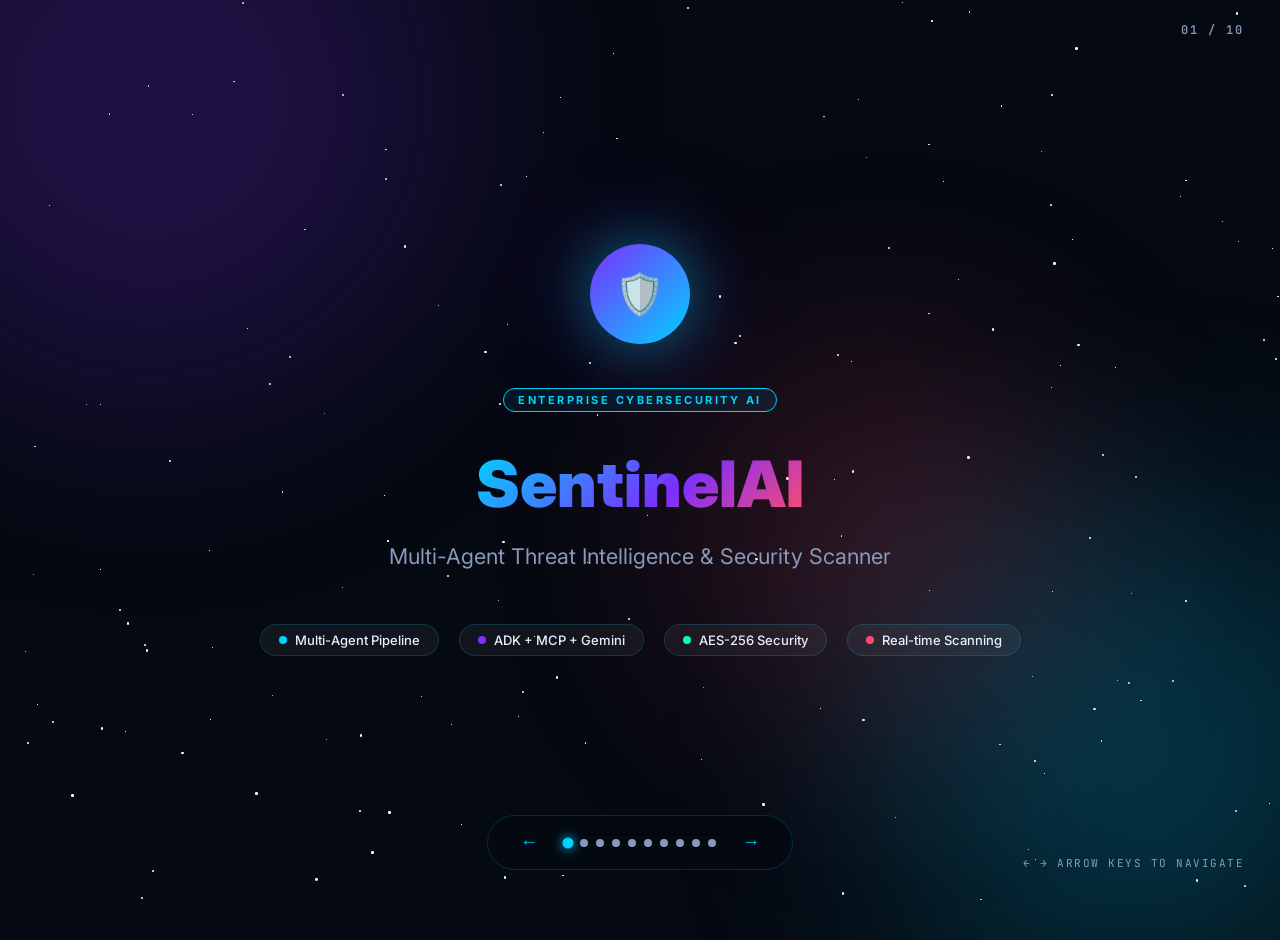
==== index.html @ b98dac3e "Add index.html as home page" ====
<!DOCTYPE html>
<html lang="en">
<head>
  <meta charset="UTF-8" />
  <meta name="viewport" content="width=device-width, initial-scale=1.0" />
  <title>SentinelAI – Enterprise Multi-Agent Threat Intelligence</title>
  <link rel="preconnect" href="https://fonts.googleapis.com" />
  <link href="https://fonts.googleapis.com/css2?family=Inter:wght@300;400;500;600;700;800;900&family=JetBrains+Mono:wght@400;600&display=swap" rel="stylesheet" />
  <style>
    *, *::before, *::after { box-sizing: border-box; margin: 0; padding: 0; }
    :root {
      --bg: #050911;
      --surface: rgba(255,255,255,0.04);
      --border: rgba(0,210,255,0.18);
      --accent1: #00d2ff;
      --accent2: #7b2fff;
      --accent3: #ff4b6e;
      --accent4: #00ffb3;
      --text: #e8f0fe;
      --muted: #8899bb;
      --card-bg: rgba(10,18,40,0.72);
    }
    html, body { width:100%;height:100%;background:var(--bg);font-family:'Inter',sans-serif;color:var(--text);overflow:hidden; }
    #stars { position:fixed;inset:0;z-index:0;pointer-events:none;overflow:hidden; }
    .star { position:absolute;border-radius:50%;background:white;animation:twinkle 4s infinite alternate; }
    @keyframes twinkle { 0%{opacity:.15;transform:scale(1)} 100%{opacity:.9;transform:scale(1.4)} }
    .blob { position:fixed;border-radius:50%;filter:blur(120px);opacity:.22;pointer-events:none;z-index:0;animation:drift 14s ease-in-out infinite alternate; }
    .blob1 { width:600px;height:600px;background:var(--accent2);top:-200px;left:-150px; }
    .blob2 { width:500px;height:500px;background:var(--accent1);bottom:-100px;right:-100px;animation-delay:-7s; }
    .blob3 { width:350px;height:350px;background:var(--accent3);top:40%;left:55%;animation-delay:-3s; }
    @keyframes drift { 0%{transform:translate(0,0) scale(1)} 100%{transform:translate(40px,30px) scale(1.08)} }
    #deck { position:relative;z-index:2;width:100%;height:100vh; }
    .slide { position:absolute;inset:0;display:flex;flex-direction:column;align-items:center;justify-content:center;padding:48px 80px;opacity:0;pointer-events:none;transition:opacity .55s cubic-bezier(.4,0,.2,1),transform .55s cubic-bezier(.4,0,.2,1);transform:translateY(40px); }
    .slide.active { opacity:1;pointer-events:all;transform:translateY(0); }
    .slide-num { position:absolute;top:22px;right:36px;font-size:12px;color:var(--muted);font-weight:600;letter-spacing:2px;font-family:'JetBrains Mono',monospace; }
    .tag { display:inline-block;padding:4px 14px;border-radius:99px;border:1px solid var(--accent1);color:var(--accent1);font-size:11px;font-weight:700;letter-spacing:2.5px;text-transform:uppercase;margin-bottom:18px;background:rgba(0,210,255,.07); }
    h1 { font-size:clamp(2.6rem,5vw,4.2rem);font-weight:900;line-height:1.05; }
    h2 { font-size:clamp(1.8rem,3vw,2.8rem);font-weight:800;line-height:1.1;margin-bottom:8px; }
    h3 { font-size:1.15rem;font-weight:700;margin-bottom:6px; }
    p { line-height:1.75;color:var(--muted); }
    .gradient-text { background:linear-gradient(135deg,var(--accent1) 0%,var(--accent2) 60%,var(--accent3) 100%);-webkit-background-clip:text;-webkit-text-fill-color:transparent;background-clip:text; }
    .glass { background:var(--card-bg);border:1px solid var(--border);border-radius:20px;backdrop-filter:blur(22px);-webkit-backdrop-filter:blur(22px); }
    #nav { position:fixed;bottom:30px;left:50%;transform:translateX(-50%);display:flex;align-items:center;gap:16px;background:rgba(5,9,17,.75);border:1px solid var(--border);border-radius:99px;padding:10px 22px;backdrop-filter:blur(20px);z-index:10; }
    #nav button { background:none;border:none;cursor:pointer;padding:6px 10px;color:var(--accent1);font-size:18px;border-radius:8px;transition:background .2s; }
    #nav button:hover { background:rgba(0,210,255,.12); }
    #progress-dots { display:flex;gap:8px;align-items:center; }
    .dot { width:8px;height:8px;border-radius:50%;background:var(--muted);cursor:pointer;transition:all .3s; }
    .dot.active { background:var(--accent1);transform:scale(1.4);box-shadow:0 0 8px var(--accent1); }
    #hint { position:fixed;bottom:30px;right:36px;color:var(--muted);font-size:11px;letter-spacing:1.5px;font-family:'JetBrains Mono',monospace;z-index:10; }
    /* Slide 1 */
    #s1 { text-align:center;gap:20px; }
    .logo-ring { width:100px;height:100px;border-radius:50%;background:linear-gradient(135deg,var(--accent2),var(--accent1));display:flex;align-items:center;justify-content:center;font-size:40px;margin:0 auto 24px;box-shadow:0 0 60px rgba(0,210,255,.45),0 0 120px rgba(123,47,255,.3);animation:pulse-ring 3s ease-in-out infinite; }
    @keyframes pulse-ring { 0%,100%{box-shadow:0 0 40px rgba(0,210,255,.4),0 0 80px rgba(123,47,255,.25)} 50%{box-shadow:0 0 80px rgba(0,210,255,.7),0 0 140px rgba(123,47,255,.5)} }
    .chip { display:flex;align-items:center;gap:8px;background:rgba(255,255,255,.05);border:1px solid var(--border);border-radius:99px;padding:7px 18px;font-size:13px;font-weight:500; }
    .chip-dot { width:8px;height:8px;border-radius:50%; }
    /* Slide 2 */
    .problem-grid { display:grid;grid-template-columns:1fr 1fr 1fr;gap:22px;width:100%;max-width:1100px;margin-top:32px; }
    .pcard { padding:28px 24px;border-radius:18px;border:1px solid var(--border);background:var(--card-bg);backdrop-filter:blur(20px);transition:transform .3s,border-color .3s; }
    .pcard:hover { transform:translateY(-6px);border-color:var(--accent1); }
    .pcard .icon { font-size:34px;margin-bottom:14px; }
    .stat { font-size:2.4rem;font-weight:900; }
    .stat-label { font-size:13px;color:var(--muted);margin-top:4px; }
    /* Slide 3 */
    .who-grid { display:grid;grid-template-columns:repeat(3,1fr);gap:20px;width:100%;max-width:1100px;margin-top:28px; }
    .who-card { padding:26px 22px;border-radius:18px;border:1px solid rgba(255,255,255,.08);background:var(--card-bg);backdrop-filter:blur(18px);transition:transform .3s,border-color .3s; }
    .who-card:hover { transform:translateY(-5px); }
    .who-card.c1:hover { border-color:var(--accent1); }
    .who-card.c2:hover { border-color:var(--accent2); }
    .who-card.c3:hover { border-color:var(--accent3); }
    .who-card.c4:hover { border-color:var(--accent4); }
    .who-card.c5:hover { border-color:#ffc800; }
    .who-card.c6:hover { border-color:#ff7832; }
    .who-icon { font-size:30px;margin-bottom:12px; }
    /* Slide 4 */
    .why-wrap { display:grid;grid-template-columns:1fr 1fr;gap:28px;width:100%;max-width:1000px;margin-top:28px; }
    .why-item { display:flex;gap:18px;align-items:flex-start;padding:22px;border-radius:16px;background:var(--card-bg);border:1px solid var(--border);backdrop-filter:blur(18px); }
    .why-bar { width:4px;border-radius:4px;flex-shrink:0;align-self:stretch; }
    /* Slide 5 */
    .arch-wrap { width:100%;max-width:1100px;margin-top:24px; }
    .pipeline { display:flex;align-items:stretch;gap:0;border-radius:18px;overflow:hidden;border:1px solid var(--border); }
    .pipe-stage { flex:1;padding:24px 18px;border-right:1px solid var(--border);background:var(--card-bg);text-align:center;transition:background .3s; }
    .pipe-stage:last-child { border-right:none; }
    .pipe-stage:hover { background:rgba(0,210,255,.07); }
    .pipe-num { font-size:11px;color:var(--accent1);font-weight:700;letter-spacing:2px;margin-bottom:8px; }
    .pipe-icon { font-size:28px;margin-bottom:10px; }
    .pipe-title { font-weight:700;font-size:.95rem;margin-bottom:6px; }
    .pipe-desc { font-size:.78rem;color:var(--muted);line-height:1.5; }
    .tech-row { display:flex;flex-wrap:wrap;gap:12px;margin-top:22px; }
    .tech-badge { padding:8px 18px;border-radius:99px;font-size:13px;font-weight:600;background:rgba(255,255,255,.05);border:1px solid var(--border); }
    /* Slide 6 */
    .agents-layout { display:flex;gap:28px;width:100%;max-width:1100px;margin-top:24px;align-items:flex-start; }
    .coord-card { background:linear-gradient(135deg,rgba(123,47,255,.25),rgba(0,210,255,.1));border:1px solid var(--accent2);border-radius:18px;padding:26px 20px;text-align:center;box-shadow:0 0 40px rgba(123,47,255,.25);width:220px;flex-shrink:0; }
    .workers-grid { flex:1;display:grid;grid-template-columns:1fr 1fr;gap:16px; }
    .worker-card { padding:20px 18px;border-radius:14px;background:var(--card-bg);border:1px solid var(--border);backdrop-filter:blur(16px);transition:border-color .3s,transform .3s; }
    .worker-card:hover { border-color:var(--accent1);transform:translateY(-4px); }
    .worker-label { font-size:10px;font-weight:700;letter-spacing:2px;color:var(--accent1);margin-bottom:6px; }
    /* Slide 7 */
    .tech-trio { display:grid;grid-template-columns:1fr 1fr 1fr;gap:24px;width:100%;max-width:1060px;margin-top:28px; }
    .trio-card { padding:30px 24px;border-radius:20px;background:var(--card-bg);border:1px solid var(--border);backdrop-filter:blur(20px);transition:transform .3s,border-color .3s,box-shadow .3s;text-align:center; }
    .trio-card:hover { transform:translateY(-8px); }
    .trio-card.adk:hover { border-color:var(--accent2);box-shadow:0 8px 40px rgba(123,47,255,.25); }
    .trio-card.mcp:hover { border-color:var(--accent1);box-shadow:0 8px 40px rgba(0,210,255,.25); }
    .trio-card.gem:hover { border-color:var(--accent4);box-shadow:0 8px 40px rgba(0,255,179,.25); }
    .trio-icon { font-size:44px;margin-bottom:16px; }
    .feat-list { list-style:none;margin-top:14px;text-align:left; }
    .feat-list li { font-size:13px;color:var(--muted);padding:5px 0;border-bottom:1px solid rgba(255,255,255,.05);display:flex;gap:8px;align-items:baseline; }
    .feat-list li::before { content:'▸';color:var(--accent1);flex-shrink:0; }
    /* Slide 8 */
    .tools-grid { display:grid;grid-template-columns:1fr 1fr;gap:24px;width:100%;max-width:1000px;margin-top:28px; }
    .tool-section { padding:26px 22px;border-radius:18px;background:var(--card-bg);border:1px solid var(--border);backdrop-filter:blur(18px); }
    .tool-item { display:flex;align-items:flex-start;gap:14px;padding:12px 0;border-bottom:1px solid rgba(255,255,255,.05); }
    .tool-item:last-child { border-bottom:none; }
    .tool-icon { font-size:22px;flex-shrink:0;margin-top:2px; }
    /* Slide 9 */
    .sec-grid { display:grid;grid-template-columns:1fr 1fr;gap:24px;width:100%;max-width:1000px;margin-top:28px; }
    .sec-card { padding:26px 22px;border-radius:18px;background:var(--card-bg);border:1px solid var(--border);backdrop-filter:blur(18px); }
    .sec-item { display:flex;gap:14px;align-items:flex-start;padding:11px 0;border-bottom:1px solid rgba(255,255,255,.05); }
    .sec-item:last-child { border-bottom:none; }
    .check { color:var(--accent4);font-size:16px;flex-shrink:0;margin-top:2px; }
    /* Slide 10 */
    #s10 { text-align:center;gap:24px; }
    .outro-grid { display:flex;gap:22px;flex-wrap:wrap;justify-content:center;margin-top:16px; }
    .outro-card { padding:22px 28px;border-radius:18px;background:var(--card-bg);border:1px solid var(--border);backdrop-filter:blur(18px);min-width:200px; }
    .outro-val { font-size:2rem;font-weight:900; }
    .cta-btn { display:inline-block;padding:14px 40px;border-radius:99px;font-weight:700;font-size:15px;cursor:pointer;background:linear-gradient(135deg,var(--accent2),var(--accent1));color:white;border:none;margin-top:24px;box-shadow:0 4px 30px rgba(0,210,255,.35);text-decoration:none;transition:transform .2s,box-shadow .2s; }
    .cta-btn:hover { transform:translateY(-3px);box-shadow:0 8px 40px rgba(0,210,255,.5); }
  </style>
</head>
<body>
<div id="stars"></div>
<div class="blob blob1"></div>
<div class="blob blob2"></div>
<div class="blob blob3"></div>

<div id="deck">

  <!-- SLIDE 1: TITLE -->
  <div class="slide active" id="s1">
    <div class="slide-num">01 / 10</div>
    <div class="logo-ring">🛡️</div>
    <div class="tag">Enterprise Cybersecurity AI</div>
    <h1 class="gradient-text">SentinelAI</h1>
    <h2 style="font-size:1.35rem;font-weight:400;color:var(--muted);margin-top:8px">Multi-Agent Threat Intelligence &amp; Security Scanner</h2>
    <div style="display:flex;gap:20px;flex-wrap:wrap;justify-content:center;margin-top:28px">
      <div class="chip"><span class="chip-dot" style="background:var(--accent1)"></span>Multi-Agent Pipeline</div>
      <div class="chip"><span class="chip-dot" style="background:var(--accent2)"></span>ADK + MCP + Gemini</div>
      <div class="chip"><span class="chip-dot" style="background:var(--accent4)"></span>AES-256 Security</div>
      <div class="chip"><span class="chip-dot" style="background:var(--accent3)"></span>Real-time Scanning</div>
    </div>
  </div>

  <!-- SLIDE 2: PROBLEM -->
  <div class="slide" id="s2">
    <div class="slide-num">02 / 10</div>
    <div class="tag">The Problem</div>
    <h2>What Problem Exists?</h2>
    <p style="max-width:680px;text-align:center">Cyber threats escalate at unprecedented speed while organisations rely on fragmented, manual, slow security tools that cannot keep pace with the modern threat landscape.</p>
    <div class="problem-grid">
      <div class="pcard">
        <div class="icon">💸</div>
        <div class="stat gradient-text">$4.88M</div>
        <div class="stat-label">Average cost of a data breach in 2024 (IBM)</div>
        <p style="margin-top:12px;font-size:13px">Organisations lack automated, intelligent tools to detect vulnerabilities before attackers do.</p>
      </div>
      <div class="pcard">
        <div class="icon">⏱️</div>
        <div class="stat gradient-text">277 Days</div>
        <div class="stat-label">Average time to identify &amp; contain a breach</div>
        <p style="margin-top:12px;font-size:13px">Manual reconnaissance &amp; analysis processes are too slow to counter real-time attack vectors.</p>
      </div>
      <div class="pcard">
        <div class="icon">🧩</div>
        <div class="stat gradient-text">60%+</div>
        <div class="stat-label">SMBs lack dedicated security teams</div>
        <p style="margin-top:12px;font-size:13px">No affordable, autonomous intelligence tool exists for businesses without large security budgets.</p>
      </div>
    </div>
  </div>

  <!-- SLIDE 3: WHO FACES IT -->
  <div class="slide" id="s3">
    <div class="slide-num">03 / 10</div>
    <div class="tag">Target Audience</div>
    <h2>Who Faces This Problem?</h2>
    <p style="max-width:660px;text-align:center">SentinelAI is built for any organisation that stores, processes, or transmits sensitive data — regardless of size.</p>
    <div class="who-grid">
      <div class="who-card c1">
        <div class="who-icon">🏥</div>
        <h3>Healthcare Providers</h3>
        <p style="font-size:13px">Clinics storing PHI under HIPAA compliance with critical infrastructure exposures and ransomware targets.</p>
      </div>
      <div class="who-card c2">
        <div class="who-icon">🛒</div>
        <h3>E-Commerce Platforms</h3>
        <p style="font-size:13px">Online stores handling PCI-DSS regulated cardholder data vulnerable to SQL injection and payment fraud.</p>
      </div>
      <div class="who-card c3">
        <div class="who-icon">🏦</div>
        <h3>Financial Institutions</h3>
        <p style="font-size:13px">Banks and fintech firms with exposed APIs, misconfigured endpoints, and legacy-stack vulnerabilities.</p>
      </div>
      <div class="who-card c4">
        <div class="who-icon">🔐</div>
        <h3>Security Teams &amp; Pentesters</h3>
        <p style="font-size:13px">Red &amp; blue teams needing rapid, automated reconnaissance and CVE mapping during security audits.</p>
      </div>
      <div class="who-card c5">
        <div class="who-icon">🏢</div>
        <h3>SMBs &amp; Startups</h3>
        <p style="font-size:13px">Growing companies without dedicated security staff who need instant, actionable threat intelligence.</p>
      </div>
      <div class="who-card c6">
        <div class="who-icon">🎓</div>
        <h3>Research &amp; Education</h3>
        <p style="font-size:13px">Universities and labs with exposed research servers and sensitive academic intellectual property at risk.</p>
      </div>
    </div>
  </div>

  <!-- SLIDE 4: WHY IMPORTANT -->
  <div class="slide" id="s4">
    <div class="slide-num">04 / 10</div>
    <div class="tag">Impact &amp; Importance</div>
    <h2>Why Is This Important?</h2>
    <p style="max-width:680px;text-align:center">SentinelAI transforms reactive cybersecurity into a proactive, AI-driven intelligence operation.</p>
    <div class="why-wrap">
      <div class="why-item">
        <div class="why-bar" style="background:var(--accent1)"></div>
        <div><h3>Autonomous Threat Detection</h3><p style="font-size:13px">Replaces hours of manual pen-testing with a 4-agent AI pipeline completing recon-to-report in minutes, not days.</p></div>
      </div>
      <div class="why-item">
        <div class="why-bar" style="background:var(--accent2)"></div>
        <div><h3>Business Context Awareness</h3><p style="font-size:13px">Cross-references vulnerabilities against industry type — a database exposure carries different risk on a clinic vs. a dev server.</p></div>
      </div>
      <div class="why-item">
        <div class="why-bar" style="background:var(--accent3)"></div>
        <div><h3>Democratises Cybersecurity</h3><p style="font-size:13px">Delivers enterprise-grade threat intelligence to SMBs without needing a full Security Operations Centre (SOC).</p></div>
      </div>
      <div class="why-item">
        <div class="why-bar" style="background:var(--accent4)"></div>
        <div><h3>Compliance &amp; Risk Reporting</h3><p style="font-size:13px">Generates executive-ready reports translating technical CVEs into HIPAA, PCI-DSS, and business risk language.</p></div>
      </div>
      <div class="why-item" style="grid-column:span 2">
        <div class="why-bar" style="background:linear-gradient(180deg,var(--accent1),var(--accent2))"></div>
        <div><h3>Prevents $M+ in Breach Costs Through Early Detection</h3><p style="font-size:13px">By automating identification of misconfigurations, exposed ports, and outdated services before attackers exploit them, SentinelAI prevents breaches averaging $4.88M — turning security from a cost centre into a strategic advantage.</p></div>
      </div>
    </div>
  </div>

  <!-- SLIDE 5: ARCHITECTURE -->
  <div class="slide" id="s5">
    <div class="slide-num">05 / 10</div>
    <div class="tag">System Architecture</div>
    <h2>Multi-Agent Pipeline Architecture</h2>
    <div class="arch-wrap">
      <div class="pipeline">
        <div class="pipe-stage">
          <div class="pipe-num">STEP 01</div>
          <div class="pipe-icon">🌐</div>
          <div class="pipe-title">Live Network Scanner</div>
          <div class="pipe-desc">Socket connections · Port scanning · Banner grabs · DNS lookups</div>
        </div>
        <div class="pipe-stage">
          <div class="pipe-num">STEP 02</div>
          <div class="pipe-icon">🔭</div>
          <div class="pipe-title">Recon Agent</div>
          <div class="pipe-desc">Attack surface mapping · Service fingerprinting · SSL analysis</div>
        </div>
        <div class="pipe-stage">
          <div class="pipe-num">STEP 03</div>
          <div class="pipe-icon">🐛</div>
          <div class="pipe-title">Vulnerability Agent</div>
          <div class="pipe-desc">CVE matching · CVSS scoring · Misconfiguration detection</div>
        </div>
        <div class="pipe-stage">
          <div class="pipe-num">STEP 04</div>
          <div class="pipe-icon">📊</div>
          <div class="pipe-title">Risk Analysis Agent</div>
          <div class="pipe-desc">Business context · HIPAA / PCI-DSS · Impact scoring</div>
        </div>
        <div class="pipe-stage">
          <div class="pipe-num">STEP 05</div>
          <div class="pipe-icon">📝</div>
          <div class="pipe-title">Report Agent</div>
          <div class="pipe-desc">Executive Markdown · Structured JSON · Actionable remediation</div>
        </div>
      </div>
      <div class="tech-row">
        <div class="tech-badge" style="border-color:var(--accent2);color:var(--accent2)">🐍 Python 3 + FastAPI</div>
        <div class="tech-badge" style="border-color:var(--accent1);color:var(--accent1)">⚡ Uvicorn ASGI</div>
        <div class="tech-badge" style="border-color:var(--accent4);color:var(--accent4)">🤖 Gemini LLM</div>
        <div class="tech-badge" style="border-color:var(--accent3);color:var(--accent3)">🔗 MCP Protocol</div>
        <div class="tech-badge">🐳 Docker</div>
        <div class="tech-badge">🔐 AES-256 GCM</div>
        <div class="tech-badge">🌐 Vanilla JS UI</div>
      </div>
    </div>
  </div>

  <!-- SLIDE 6: COORDINATOR + WORKER AGENTS -->
  <div class="slide" id="s6">
    <div class="slide-num">06 / 10</div>
    <div class="tag">Agent Design</div>
    <h2>Coordinator &amp; Worker Agents</h2>
    <div class="agents-layout">
      <div>
        <div class="coord-card">
          <div style="font-size:38px;margin-bottom:14px">🧠</div>
          <h3 style="color:var(--accent2)">Coordinator Agent</h3>
          <p style="font-size:12px;margin-top:10px;line-height:1.6">Orchestrates the full pipeline · Routes data between agents · Manages state · Enforces sequence &amp; error handling</p>
          <div style="margin-top:14px;font-size:11px;color:var(--muted);font-family:'JetBrains Mono',monospace">adk.py · AgentPipeline</div>
        </div>
        <div style="display:flex;flex-direction:column;align-items:center;margin-top:8px;gap:4px">
          <div style="width:2px;height:20px;background:linear-gradient(180deg,var(--accent2),var(--accent1));opacity:.5"></div>
          <div style="font-size:11px;color:var(--muted)">dispatches</div>
          <div style="width:2px;height:20px;background:linear-gradient(180deg,var(--accent1),var(--accent4));opacity:.5"></div>
        </div>
      </div>
      <div class="workers-grid">
        <div class="worker-card">
          <div class="worker-label">WORKER AGENT 01</div>
          <div style="font-size:24px;margin-bottom:8px">🔭</div>
          <h3>Reconnaissance Agent</h3>
          <p style="font-size:12px;margin-top:6px">Performs port scans, banner grabbing, DNS record analysis, and SSL certificate inspection to map the full attack surface.</p>
        </div>
        <div class="worker-card">
          <div class="worker-label">WORKER AGENT 02</div>
          <div style="font-size:24px;margin-bottom:8px">🐛</div>
          <h3>Vulnerability Agent</h3>
          <p style="font-size:12px;margin-top:6px">Cross-references discovered services with known CVEs, misconfigurations, and severity classifications using Gemini.</p>
        </div>
        <div class="worker-card">
          <div class="worker-label">WORKER AGENT 03</div>
          <div style="font-size:24px;margin-bottom:8px">📊</div>
          <h3>Risk Analysis Agent</h3>
          <p style="font-size:12px;margin-top:6px">Contextualises technical findings against business type (healthcare, fintech, e-commerce) to produce risk scores and compliance flags.</p>
        </div>
        <div class="worker-card">
          <div class="worker-label">WORKER AGENT 04</div>
          <div style="font-size:24px;margin-bottom:8px">📝</div>
          <h3>Report Generation Agent</h3>
          <p style="font-size:12px;margin-top:6px">Synthesises all agent outputs into a structured executive Markdown report with CVSS summaries and remediation steps.</p>
        </div>
      </div>
    </div>
  </div>

  <!-- SLIDE 7: ADK + MCP + GEMINI -->
  <div class="slide" id="s7">
    <div class="slide-num">07 / 10</div>
    <div class="tag">Core Technologies</div>
    <h2>ADK · MCP Server · Gemini</h2>
    <div class="tech-trio">
      <div class="trio-card adk">
        <div class="trio-icon">⚙️</div>
        <h3 style="color:var(--accent2)">Agent Development Kit (ADK)</h3>
        <p style="font-size:13px;margin-top:8px">Custom-built orchestration framework defining Agent, Task &amp; Workflow abstractions for the multi-agent pipeline.</p>
        <ul class="feat-list">
          <li>Modular agent definition &amp; sequencing</li>
          <li>Task context passing between agents</li>
          <li>Error isolation per agent stage</li>
          <li>Extendable workflow engine</li>
          <li>adk.py · agents.py integration</li>
        </ul>
      </div>
      <div class="trio-card mcp">
        <div class="trio-icon">🔌</div>
        <h3 style="color:var(--accent1)">MCP Server</h3>
        <p style="font-size:13px;margin-top:8px">FastMCP-powered server exposing SentinelAI scans directly to AI agentic workflows and MCP-compatible clients.</p>
        <ul class="feat-list">
          <li>run_security_scan tool exposed</li>
          <li>run_custom_security_scan tool</li>
          <li>Compatible with Claude Desktop</li>
          <li>Works with Gemini IDEs</li>
          <li>Enables agent-to-agent calling</li>
        </ul>
      </div>
      <div class="trio-card gem">
        <div class="trio-icon">🤖</div>
        <h3 style="color:var(--accent4)">Gemini LLM</h3>
        <p style="font-size:13px;margin-top:8px">Google Generative AI (Gemini) powers all four agents — enabling natural language vulnerability analysis and report generation.</p>
        <ul class="feat-list">
          <li>CVE reasoning &amp; mapping</li>
          <li>Business risk contextualisation</li>
          <li>Executive report authoring</li>
          <li>AES-256 encrypted API key storage</li>
          <li>google-generativeai SDK</li>
        </ul>
      </div>
    </div>
  </div>

  <!-- SLIDE 8: EXTERNAL TOOLS + DATABASE -->
  <div class="slide" id="s8">
    <div class="slide-num">08 / 10</div>
    <div class="tag">Tools &amp; Data</div>
    <h2>External Tools &amp; Database</h2>
    <div class="tools-grid">
      <div class="tool-section">
        <h3 style="color:var(--accent1);margin-bottom:16px">🔧 External Tools &amp; Integrations</h3>
        <div class="tool-item">
          <div class="tool-icon">🌐</div>
          <div><h3 style="font-size:.9rem">Custom Socket Scanner</h3><p style="font-size:12px">Raw TCP socket connections for port probing and service banner grabbing on target hosts</p></div>
        </div>
        <div class="tool-item">
          <div class="tool-icon">🔍</div>
          <div><h3 style="font-size:.9rem">DNSPython Library</h3><p style="font-size:12px">DNS record enumeration — A, MX, TXT, SPF, DMARC — for email security &amp; domain intelligence</p></div>
        </div>
        <div class="tool-item">
          <div class="tool-icon">🔒</div>
          <div><h3 style="font-size:.9rem">Python Cryptography</h3><p style="font-size:12px">PBKDF2HMAC key derivation + AES-256-GCM encryption for secure API credential storage</p></div>
        </div>
        <div class="tool-item">
          <div class="tool-icon">⚡</div>
          <div><h3 style="font-size:.9rem">FastAPI + Uvicorn</h3><p style="font-size:12px">High-performance async REST API endpoints with rate limiting via TokenBucketRateLimiter</p></div>
        </div>
        <div class="tool-item">
          <div class="tool-icon">🐳</div>
          <div><h3 style="font-size:.9rem">Docker &amp; Docker Compose</h3><p style="font-size:12px">Containerised deployment for isolated, reproducible environments — local or cloud</p></div>
        </div>
      </div>
      <div class="tool-section">
        <h3 style="color:var(--accent4);margin-bottom:16px">🗄️ Database &amp; Data Stores</h3>
        <div class="tool-item">
          <div class="tool-icon">📦</div>
          <div><h3 style="font-size:.9rem">Mock Business Profile DB</h3><p style="font-size:12px">Predefined profiles (e-commerce, clinic, fintech) with realistic port &amp; service configurations for testing scans</p></div>
        </div>
        <div class="tool-item">
          <div class="tool-icon">🔐</div>
          <div><h3 style="font-size:.9rem">.env.enc Encrypted Store</h3><p style="font-size:12px">AES-256-GCM encrypted file storage for API credentials — decrypted at runtime with PBKDF2 password key</p></div>
        </div>
        <div class="tool-item">
          <div class="tool-icon">📋</div>
          <div><h3 style="font-size:.9rem">CVE Knowledge Base</h3><p style="font-size:12px">Gemini's trained knowledge base of CVEs, CVSS scores, and exploit contexts used for vulnerability mapping</p></div>
        </div>
        <div class="tool-item">
          <div class="tool-icon">📄</div>
          <div><h3 style="font-size:.9rem">JSON + Markdown Report Store</h3><p style="font-size:12px">Structured JSON &amp; Markdown outputs stored per scan — exportable for CI/CD pipelines, dashboards &amp; stakeholders</p></div>
        </div>
      </div>
    </div>
  </div>

  <!-- SLIDE 9: SECURITY + DEPLOYMENT -->
  <div class="slide" id="s9">
    <div class="slide-num">09 / 10</div>
    <div class="tag">Security &amp; Deployment</div>
    <h2>Built-in Security &amp; Deployment</h2>
    <div class="sec-grid">
      <div class="sec-card">
        <h3 style="color:var(--accent3);margin-bottom:16px">🛡️ Security Hardening</h3>
        <div class="sec-item"><span class="check">✔</span><div><strong>Input Validation</strong> — Strict regex checks on domain syntax, IP formats, port lists to block injection attacks</div></div>
        <div class="sec-item"><span class="check">✔</span><div><strong>Rate Limiting</strong> — TokenBucketRateLimiter prevents API exhaustion and brute-force abuse</div></div>
        <div class="sec-item"><span class="check">✔</span><div><strong>AES-256-GCM Encryption</strong> — API keys never stored in plaintext; protected with PBKDF2HMAC key derivation</div></div>
        <div class="sec-item"><span class="check">✔</span><div><strong>Sandboxed Scanning</strong> — Network scanner isolated from backend logic to prevent privilege escalation</div></div>
        <div class="sec-item"><span class="check">✔</span><div><strong>Error Containment</strong> — Each agent stage isolated; one failure does not cascade the pipeline</div></div>
      </div>
      <div class="sec-card">
        <h3 style="color:var(--accent1);margin-bottom:16px">🚀 Deployment Interfaces</h3>
        <div class="sec-item"><span class="check" style="color:var(--accent1)">🌐</span><div><strong>Web Dashboard</strong> — Glassmorphic premium UI with real-time scan results, risk scores &amp; visual metrics</div></div>
        <div class="sec-item"><span class="check" style="color:var(--accent1)">💻</span><div><strong>CLI Tool</strong> — backend/cli.py for terminal-first workflows; supports --profile and --output flags</div></div>
        <div class="sec-item"><span class="check" style="color:var(--accent1)">🔌</span><div><strong>MCP Server</strong> — Expose scans to Claude Desktop, Gemini IDEs, and any MCP-compatible agent workflow</div></div>
        <div class="sec-item"><span class="check" style="color:var(--accent1)">🐳</span><div><strong>Docker Deployment</strong> — docker-compose up --build; runs offline at localhost:8000 in minutes</div></div>
        <div class="sec-item"><span class="check" style="color:var(--accent1)">☁️</span><div><strong>Vercel Cloud Deploy</strong> — Live at sentinel-ai-kappa-teal.vercel.app — try without any local setup</div></div>
      </div>
    </div>
  </div>

  <!-- SLIDE 10: OUTRO -->
  <div class="slide" id="s10">
    <div class="slide-num">10 / 10</div>
    <div class="logo-ring" style="width:80px;height:80px;font-size:32px">🛡️</div>
    <div class="tag">Summary</div>
    <h1 class="gradient-text">SentinelAI</h1>
    <p style="max-width:600px;text-align:center;font-size:1rem;margin-top:8px">Autonomous. Intelligent. Proactive.<br/>Your AI-powered security command centre — from recon to executive report in minutes.</p>
    <div class="outro-grid">
      <div class="outro-card"><div class="outro-val gradient-text">4</div><div style="font-size:13px;color:var(--muted);margin-top:4px">Autonomous AI Agents</div></div>
      <div class="outro-card"><div class="outro-val gradient-text">3</div><div style="font-size:13px;color:var(--muted);margin-top:4px">Access Interfaces</div></div>
      <div class="outro-card"><div class="outro-val gradient-text">AES‑256</div><div style="font-size:13px;color:var(--muted);margin-top:4px">Credential Security</div></div>
      <div class="outro-card"><div class="outro-val gradient-text">∞</div><div style="font-size:13px;color:var(--muted);margin-top:4px">Scalable Scanning</div></div>
    </div>
    <a href="https://sentinel-ai-kappa-teal.vercel.app/" target="_blank" class="cta-btn">🚀 Launch SentinelAI</a>
  </div>

</div>

<!-- Navigation -->
<div id="nav">
  <button onclick="go(-1)">&#8592;</button>
  <div id="progress-dots"></div>
  <button onclick="go(1)">&#8594;</button>
</div>
<div id="hint">← → ARROW KEYS TO NAVIGATE</div>

<script>
  const starContainer = document.getElementById('stars');
  for (let i = 0; i < 160; i++) {
    const s = document.createElement('div');
    s.className = 'star';
    const size = Math.random() * 2.4 + .4;
    s.style.cssText = `width:${size}px;height:${size}px;top:${Math.random()*100}%;left:${Math.random()*100}%;animation-delay:${Math.random()*5}s;animation-duration:${3+Math.random()*4}s;`;
    starContainer.appendChild(s);
  }
  const slides = document.querySelectorAll('.slide');
  const dotsContainer = document.getElementById('progress-dots');
  let cur = 0;
  slides.forEach((_,i) => {
    const d = document.createElement('div');
    d.className = 'dot' + (i===0?' active':'');
    d.onclick = () => jump(i);
    dotsContainer.appendChild(d);
  });
  function go(dir) { jump(cur+dir); }
  function jump(target) {
    if (target < 0 || target >= slides.length) return;
    slides[cur].classList.remove('active');
    slides[target].classList.add('active');
    document.querySelectorAll('.dot').forEach((d,i) => d.classList.toggle('active', i===target));
    cur = target;
  }
  document.addEventListener('keydown', e => {
    if (e.key==='ArrowRight'||e.key==='ArrowDown') go(1);
    if (e.key==='ArrowLeft'||e.key==='ArrowUp') go(-1);
  });
</script>
</body>
</html>
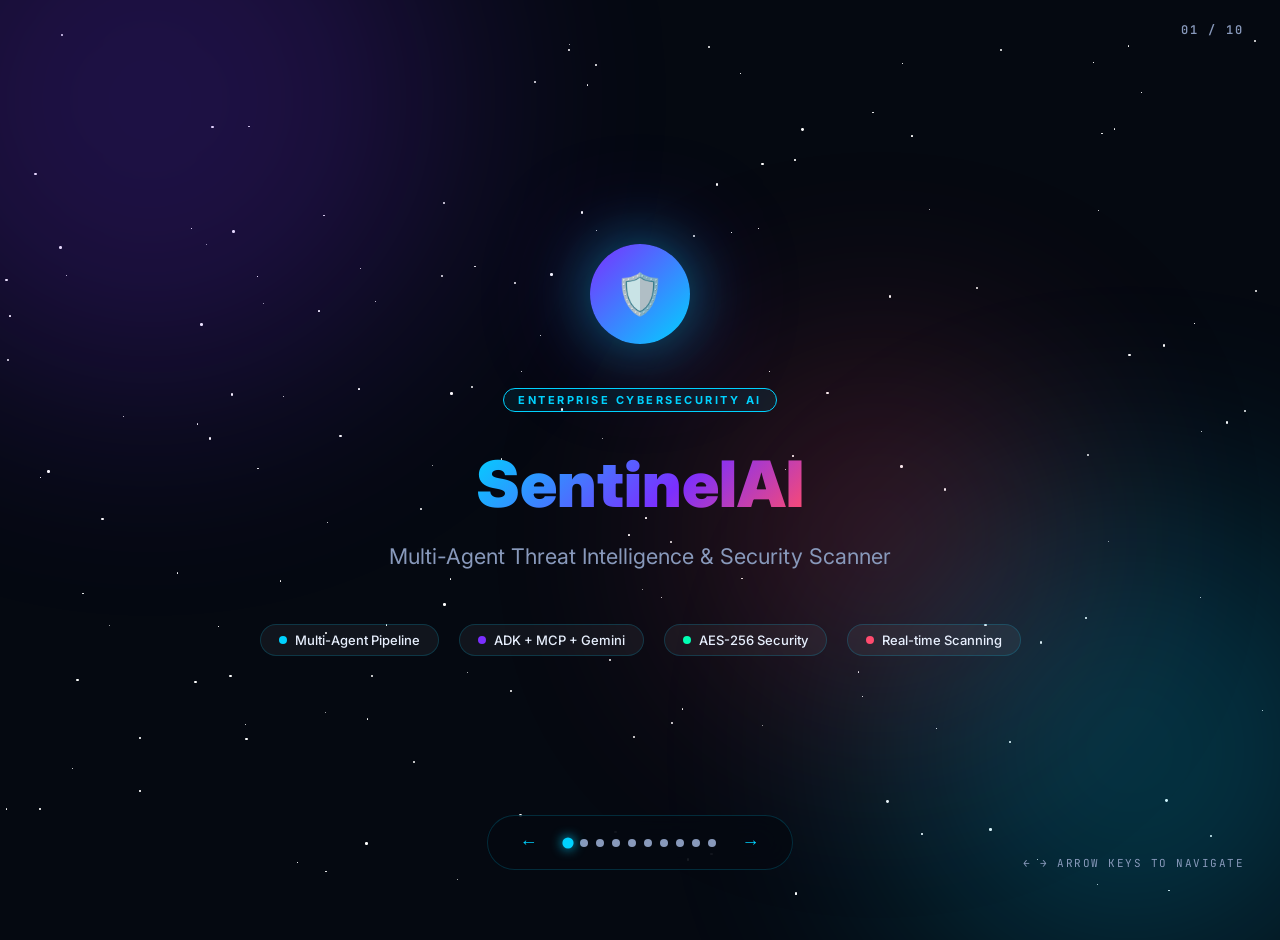
==== commit f0a193c8: "Add architecture diagrams modal and two CTA buttons on last slide" ====
--- a/index.html
+++ b/index.html
@@ -124,6 +124,57 @@
     .outro-val { font-size:2rem;font-weight:900; }
     .cta-btn { display:inline-block;padding:14px 40px;border-radius:99px;font-weight:700;font-size:15px;cursor:pointer;background:linear-gradient(135deg,var(--accent2),var(--accent1));color:white;border:none;margin-top:24px;box-shadow:0 4px 30px rgba(0,210,255,.35);text-decoration:none;transition:transform .2s,box-shadow .2s; }
     .cta-btn:hover { transform:translateY(-3px);box-shadow:0 8px 40px rgba(0,210,255,.5); }
+    .cta-btn-outline { display:inline-block;padding:14px 40px;border-radius:99px;font-weight:700;font-size:15px;cursor:pointer;background:transparent;color:var(--accent1);border:2px solid var(--accent1);margin-top:24px;margin-right:16px;text-decoration:none;transition:transform .2s,background .2s,box-shadow .2s; }
+    .cta-btn-outline:hover { transform:translateY(-3px);background:rgba(0,210,255,.1);box-shadow:0 8px 40px rgba(0,210,255,.3); }
+    /* Architecture Modal */
+    #arch-modal { display:none;position:fixed;inset:0;z-index:100;background:rgba(5,9,17,.92);backdrop-filter:blur(12px);overflow-y:auto;padding:40px 20px; }
+    #arch-modal.open { display:flex;flex-direction:column;align-items:center; }
+    .modal-inner { width:100%;max-width:1100px;position:relative; }
+    .modal-close { position:fixed;top:24px;right:32px;background:rgba(255,255,255,.08);border:1px solid var(--border);color:var(--text);font-size:22px;width:44px;height:44px;border-radius:50%;cursor:pointer;display:flex;align-items:center;justify-content:center;transition:background .2s,transform .2s;z-index:101; }
+    .modal-close:hover { background:rgba(255,75,110,.2);transform:scale(1.1); }
+    .modal-title { font-size:clamp(1.6rem,3vw,2.4rem);font-weight:800;margin-bottom:8px;text-align:center; }
+    .modal-sub { color:var(--muted);text-align:center;margin-bottom:36px; }
+    /* Diagram sections */
+    .diag-section { margin-bottom:40px; }
+    .diag-section-title { font-size:1rem;font-weight:700;color:var(--accent1);letter-spacing:2px;text-transform:uppercase;margin-bottom:16px;display:flex;align-items:center;gap:10px; }
+    .diag-section-title::after { content:'';flex:1;height:1px;background:var(--border); }
+    /* Pipeline diagram */
+    .diag-pipeline { display:flex;align-items:stretch;gap:0;border-radius:18px;overflow:hidden;border:1px solid var(--border);margin-bottom:8px; }
+    .diag-stage { flex:1;padding:22px 16px;border-right:1px solid var(--border);background:var(--card-bg);text-align:center;position:relative; }
+    .diag-stage:last-child { border-right:none; }
+    .diag-stage-num { font-size:10px;color:var(--accent1);font-weight:700;letter-spacing:2px;margin-bottom:8px;font-family:'JetBrains Mono',monospace; }
+    .diag-stage-icon { font-size:30px;margin-bottom:10px; }
+    .diag-stage-name { font-weight:700;font-size:.88rem;margin-bottom:6px; }
+    .diag-stage-detail { font-size:.72rem;color:var(--muted);line-height:1.5; }
+    .diag-arrow { display:flex;align-items:center;justify-content:center;font-size:20px;color:var(--accent1);padding:0 4px;flex-shrink:0;align-self:center; }
+    /* Agent hierarchy */
+    .diag-hierarchy { display:flex;flex-direction:column;align-items:center;gap:0; }
+    .diag-coord { background:linear-gradient(135deg,rgba(123,47,255,.3),rgba(0,210,255,.15));border:2px solid var(--accent2);border-radius:18px;padding:20px 32px;text-align:center;box-shadow:0 0 40px rgba(123,47,255,.3);width:280px; }
+    .diag-coord-label { font-size:10px;color:var(--accent2);font-weight:700;letter-spacing:2px;margin-bottom:6px; }
+    .diag-connector { width:2px;height:30px;background:linear-gradient(180deg,var(--accent2),var(--accent1));margin:0 auto;opacity:.6; }
+    .diag-workers-row { display:flex;gap:16px;justify-content:center;width:100%; }
+    .diag-worker { background:var(--card-bg);border:1px solid var(--border);border-radius:14px;padding:18px 16px;text-align:center;flex:1;max-width:240px;transition:border-color .2s; }
+    .diag-worker:hover { border-color:var(--accent1); }
+    .diag-worker-label { font-size:10px;color:var(--accent1);font-weight:700;letter-spacing:1.5px;margin-bottom:6px; }
+    .diag-worker-icon { font-size:26px;margin-bottom:8px; }
+    .diag-worker-name { font-weight:700;font-size:.85rem;margin-bottom:4px; }
+    .diag-worker-desc { font-size:.72rem;color:var(--muted);line-height:1.5; }
+    .diag-branch-line { display:flex;justify-content:center;gap:16px;height:30px;position:relative; }
+    .diag-branch-line::before { content:'';position:absolute;top:0;left:calc(12.5% + 8px);right:calc(12.5% + 8px);height:1px;background:linear-gradient(90deg,transparent,var(--accent1),transparent);opacity:.5; }
+    .diag-branch-line .vline { width:1px;height:100%;background:var(--accent1);opacity:.4;flex:1;max-width:calc(25% - 8px); }
+    /* Tech stack diagram */
+    .diag-stack { display:grid;grid-template-columns:repeat(3,1fr);gap:16px; }
+    .diag-layer { padding:20px;border-radius:14px;border:1px solid var(--border);background:var(--card-bg);backdrop-filter:blur(16px); }
+    .diag-layer-title { font-size:.78rem;font-weight:700;letter-spacing:1.5px;text-transform:uppercase;margin-bottom:12px; }
+    .diag-badge-row { display:flex;flex-wrap:wrap;gap:8px; }
+    .diag-badge { padding:5px 12px;border-radius:99px;font-size:11px;font-weight:600;background:rgba(255,255,255,.06);border:1px solid var(--border); }
+    /* Data flow */
+    .diag-flow { display:flex;align-items:center;gap:0;overflow-x:auto;padding-bottom:8px; }
+    .diag-flow-node { background:var(--card-bg);border:1px solid var(--border);border-radius:12px;padding:14px 16px;text-align:center;min-width:130px;flex-shrink:0; }
+    .diag-flow-node-icon { font-size:22px;margin-bottom:6px; }
+    .diag-flow-node-name { font-size:.78rem;font-weight:700;margin-bottom:4px; }
+    .diag-flow-node-sub { font-size:.68rem;color:var(--muted); }
+    .diag-flow-arrow { color:var(--accent1);font-size:18px;padding:0 8px;flex-shrink:0; }
   </style>
 </head>
 <body>
@@ -479,9 +530,223 @@
       <div class="outro-card"><div class="outro-val gradient-text">AES‑256</div><div style="font-size:13px;color:var(--muted);margin-top:4px">Credential Security</div></div>
       <div class="outro-card"><div class="outro-val gradient-text">∞</div><div style="font-size:13px;color:var(--muted);margin-top:4px">Scalable Scanning</div></div>
     </div>
-    <a href="https://sentinel-ai-kappa-teal.vercel.app/" target="_blank" class="cta-btn">🚀 Launch SentinelAI</a>
-  </div>
-
+    <div style="display:flex;gap:16px;flex-wrap:wrap;justify-content:center;margin-top:8px">
+      <button class="cta-btn-outline" onclick="openArchModal()">🗺️ View Architecture Diagrams</button>
+      <a href="https://sentinel-ai-kappa-teal.vercel.app/" target="_blank" class="cta-btn">🚀 Launch SentinelAI</a>
+    </div>
+  </div>
+
+</div>
+
+<!-- Architecture Modal -->
+<div id="arch-modal" role="dialog" aria-modal="true" aria-label="Architecture Diagrams">
+  <button class="modal-close" onclick="closeArchModal()" title="Close">✕</button>
+  <div class="modal-inner">
+    <div class="modal-title gradient-text">Architecture Diagrams</div>
+    <p class="modal-sub">Visual overview of SentinelAI's multi-agent pipeline, agent hierarchy, tech stack, and data flow.</p>
+
+    <!-- 1. Pipeline Flow -->
+    <div class="diag-section">
+      <div class="diag-section-title">Multi-Agent Pipeline</div>
+      <div class="diag-pipeline">
+        <div class="diag-stage" style="border-top:3px solid var(--accent1)">
+          <div class="diag-stage-num">STEP 01</div>
+          <div class="diag-stage-icon">🌐</div>
+          <div class="diag-stage-name">Live Network Scanner</div>
+          <div class="diag-stage-detail">Socket connections · Port scanning · Banner grabs · DNS lookups</div>
+        </div>
+        <div class="diag-stage" style="border-top:3px solid var(--accent2)">
+          <div class="diag-stage-num">STEP 02</div>
+          <div class="diag-stage-icon">🔭</div>
+          <div class="diag-stage-name">Recon Agent</div>
+          <div class="diag-stage-detail">Attack surface mapping · Service fingerprinting · SSL analysis</div>
+        </div>
+        <div class="diag-stage" style="border-top:3px solid var(--accent3)">
+          <div class="diag-stage-num">STEP 03</div>
+          <div class="diag-stage-icon">🐛</div>
+          <div class="diag-stage-name">Vulnerability Agent</div>
+          <div class="diag-stage-detail">CVE matching · CVSS scoring · Misconfiguration detection</div>
+        </div>
+        <div class="diag-stage" style="border-top:3px solid var(--accent4)">
+          <div class="diag-stage-num">STEP 04</div>
+          <div class="diag-stage-icon">📊</div>
+          <div class="diag-stage-name">Risk Analysis Agent</div>
+          <div class="diag-stage-detail">Business context · HIPAA / PCI-DSS · Impact scoring</div>
+        </div>
+        <div class="diag-stage" style="border-top:3px solid #ffc800">
+          <div class="diag-stage-num">STEP 05</div>
+          <div class="diag-stage-icon">📝</div>
+          <div class="diag-stage-name">Report Agent</div>
+          <div class="diag-stage-detail">Executive Markdown · Structured JSON · Actionable remediation</div>
+        </div>
+      </div>
+      <div style="display:flex;justify-content:center;gap:6px;margin-top:8px">
+        <span style="display:inline-block;width:14px;height:3px;border-radius:2px;background:var(--accent1)"></span>
+        <span style="display:inline-block;width:14px;height:3px;border-radius:2px;background:var(--accent2)"></span>
+        <span style="display:inline-block;width:14px;height:3px;border-radius:2px;background:var(--accent3)"></span>
+        <span style="display:inline-block;width:14px;height:3px;border-radius:2px;background:var(--accent4)"></span>
+        <span style="display:inline-block;width:14px;height:3px;border-radius:2px;background:#ffc800"></span>
+      </div>
+    </div>
+
+    <!-- 2. Agent Hierarchy -->
+    <div class="diag-section">
+      <div class="diag-section-title">Agent Hierarchy</div>
+      <div class="diag-hierarchy">
+        <div class="diag-coord">
+          <div style="font-size:32px;margin-bottom:10px">🧠</div>
+          <div class="diag-coord-label">COORDINATOR AGENT</div>
+          <div style="font-weight:700;font-size:.95rem">AgentPipeline (adk.py)</div>
+          <div style="font-size:.75rem;color:var(--muted);margin-top:6px;line-height:1.6">Orchestrates · Routes data · Manages state · Error handling</div>
+        </div>
+        <div class="diag-connector"></div>
+        <div class="diag-branch-line">
+          <div class="vline"></div>
+          <div class="vline"></div>
+          <div class="vline"></div>
+          <div class="vline"></div>
+        </div>
+        <div class="diag-workers-row">
+          <div class="diag-worker" style="border-top:2px solid var(--accent1)">
+            <div class="diag-worker-label">WORKER 01</div>
+            <div class="diag-worker-icon">🔭</div>
+            <div class="diag-worker-name">Recon Agent</div>
+            <div class="diag-worker-desc">Port scans · DNS records · SSL certs · Banner grabbing</div>
+          </div>
+          <div class="diag-worker" style="border-top:2px solid var(--accent2)">
+            <div class="diag-worker-label">WORKER 02</div>
+            <div class="diag-worker-icon">🐛</div>
+            <div class="diag-worker-name">Vulnerability Agent</div>
+            <div class="diag-worker-desc">CVE cross-reference · CVSS scoring · Gemini reasoning</div>
+          </div>
+          <div class="diag-worker" style="border-top:2px solid var(--accent3)">
+            <div class="diag-worker-label">WORKER 03</div>
+            <div class="diag-worker-icon">📊</div>
+            <div class="diag-worker-name">Risk Analysis Agent</div>
+            <div class="diag-worker-desc">Business context · Compliance flags · Risk scores</div>
+          </div>
+          <div class="diag-worker" style="border-top:2px solid var(--accent4)">
+            <div class="diag-worker-label">WORKER 04</div>
+            <div class="diag-worker-icon">📝</div>
+            <div class="diag-worker-name">Report Agent</div>
+            <div class="diag-worker-desc">Markdown report · JSON output · Remediation steps</div>
+          </div>
+        </div>
+      </div>
+    </div>
+
+    <!-- 3. Data Flow -->
+    <div class="diag-section">
+      <div class="diag-section-title">Data Flow</div>
+      <div class="diag-flow">
+        <div class="diag-flow-node" style="border-color:var(--accent1)">
+          <div class="diag-flow-node-icon">👤</div>
+          <div class="diag-flow-node-name">User Input</div>
+          <div class="diag-flow-node-sub">Domain / IP / Profile</div>
+        </div>
+        <div class="diag-flow-arrow">→</div>
+        <div class="diag-flow-node" style="border-color:var(--accent2)">
+          <div class="diag-flow-node-icon">🌐</div>
+          <div class="diag-flow-node-name">Network Scanner</div>
+          <div class="diag-flow-node-sub">Raw port &amp; service data</div>
+        </div>
+        <div class="diag-flow-arrow">→</div>
+        <div class="diag-flow-node" style="border-color:var(--accent1)">
+          <div class="diag-flow-node-icon">🔭</div>
+          <div class="diag-flow-node-name">Recon Agent</div>
+          <div class="diag-flow-node-sub">Attack surface map</div>
+        </div>
+        <div class="diag-flow-arrow">→</div>
+        <div class="diag-flow-node" style="border-color:var(--accent3)">
+          <div class="diag-flow-node-icon">🐛</div>
+          <div class="diag-flow-node-name">Vuln Agent</div>
+          <div class="diag-flow-node-sub">CVE list + CVSS</div>
+        </div>
+        <div class="diag-flow-arrow">→</div>
+        <div class="diag-flow-node" style="border-color:var(--accent4)">
+          <div class="diag-flow-node-icon">📊</div>
+          <div class="diag-flow-node-name">Risk Agent</div>
+          <div class="diag-flow-node-sub">Risk scores + compliance</div>
+        </div>
+        <div class="diag-flow-arrow">→</div>
+        <div class="diag-flow-node" style="border-color:#ffc800">
+          <div class="diag-flow-node-icon">📝</div>
+          <div class="diag-flow-node-name">Report Agent</div>
+          <div class="diag-flow-node-sub">Final MD + JSON report</div>
+        </div>
+        <div class="diag-flow-arrow">→</div>
+        <div class="diag-flow-node" style="border-color:var(--accent2)">
+          <div class="diag-flow-node-icon">📤</div>
+          <div class="diag-flow-node-name">Output</div>
+          <div class="diag-flow-node-sub">Web / CLI / MCP</div>
+        </div>
+      </div>
+    </div>
+
+    <!-- 4. Tech Stack -->
+    <div class="diag-section">
+      <div class="diag-section-title">Technology Stack</div>
+      <div class="diag-stack">
+        <div class="diag-layer" style="border-color:var(--accent1)">
+          <div class="diag-layer-title" style="color:var(--accent1)">🌐 Frontend</div>
+          <div class="diag-badge-row">
+            <span class="diag-badge" style="border-color:var(--accent1);color:var(--accent1)">Vanilla JS</span>
+            <span class="diag-badge" style="border-color:var(--accent1);color:var(--accent1)">HTML5</span>
+            <span class="diag-badge" style="border-color:var(--accent1);color:var(--accent1)">CSS3</span>
+            <span class="diag-badge" style="border-color:var(--accent1);color:var(--accent1)">Glassmorphism UI</span>
+          </div>
+        </div>
+        <div class="diag-layer" style="border-color:var(--accent2)">
+          <div class="diag-layer-title" style="color:var(--accent2)">⚙️ Backend</div>
+          <div class="diag-badge-row">
+            <span class="diag-badge" style="border-color:var(--accent2);color:var(--accent2)">Python 3</span>
+            <span class="diag-badge" style="border-color:var(--accent2);color:var(--accent2)">FastAPI</span>
+            <span class="diag-badge" style="border-color:var(--accent2);color:var(--accent2)">Uvicorn ASGI</span>
+            <span class="diag-badge" style="border-color:var(--accent2);color:var(--accent2)">FastMCP</span>
+          </div>
+        </div>
+        <div class="diag-layer" style="border-color:var(--accent4)">
+          <div class="diag-layer-title" style="color:var(--accent4)">🤖 AI & Security</div>
+          <div class="diag-badge-row">
+            <span class="diag-badge" style="border-color:var(--accent4);color:var(--accent4)">Gemini LLM</span>
+            <span class="diag-badge" style="border-color:var(--accent4);color:var(--accent4)">AES-256-GCM</span>
+            <span class="diag-badge" style="border-color:var(--accent4);color:var(--accent4)">PBKDF2HMAC</span>
+            <span class="diag-badge" style="border-color:var(--accent4);color:var(--accent4)">MCP Protocol</span>
+          </div>
+        </div>
+        <div class="diag-layer" style="border-color:var(--accent3)">
+          <div class="diag-layer-title" style="color:var(--accent3)">🔧 Scanning Tools</div>
+          <div class="diag-badge-row">
+            <span class="diag-badge" style="border-color:var(--accent3);color:var(--accent3)">Socket Scanner</span>
+            <span class="diag-badge" style="border-color:var(--accent3);color:var(--accent3)">DNSPython</span>
+            <span class="diag-badge" style="border-color:var(--accent3);color:var(--accent3)">SSL Module</span>
+            <span class="diag-badge" style="border-color:var(--accent3);color:var(--accent3)">Cryptography</span>
+          </div>
+        </div>
+        <div class="diag-layer" style="border-color:#ffc800">
+          <div class="diag-layer-title" style="color:#ffc800">🚀 Deployment</div>
+          <div class="diag-badge-row">
+            <span class="diag-badge" style="border-color:#ffc800;color:#ffc800">Docker</span>
+            <span class="diag-badge" style="border-color:#ffc800;color:#ffc800">Docker Compose</span>
+            <span class="diag-badge" style="border-color:#ffc800;color:#ffc800">Vercel Cloud</span>
+          </div>
+        </div>
+        <div class="diag-layer" style="border-color:var(--muted)">
+          <div class="diag-layer-title" style="color:var(--muted)">📤 Interfaces</div>
+          <div class="diag-badge-row">
+            <span class="diag-badge">Web Dashboard</span>
+            <span class="diag-badge">CLI (cli.py)</span>
+            <span class="diag-badge">MCP Server</span>
+            <span class="diag-badge">REST API</span>
+          </div>
+        </div>
+      </div>
+    </div>
+
+    <div style="text-align:center;padding-bottom:20px">
+      <button onclick="closeArchModal()" class="cta-btn" style="margin-top:0">✕ Close Diagrams</button>
+    </div>
+  </div>
 </div>
 
 <!-- Navigation -->
@@ -519,8 +784,26 @@
     cur = target;
   }
   document.addEventListener('keydown', e => {
+    const modal = document.getElementById('arch-modal');
+    if (modal.classList.contains('open')) {
+      if (e.key === 'Escape') closeArchModal();
+      return;
+    }
     if (e.key==='ArrowRight'||e.key==='ArrowDown') go(1);
     if (e.key==='ArrowLeft'||e.key==='ArrowUp') go(-1);
+  });
+  function openArchModal() {
+    const m = document.getElementById('arch-modal');
+    m.classList.add('open');
+    m.scrollTop = 0;
+    document.body.style.overflow = 'hidden';
+  }
+  function closeArchModal() {
+    document.getElementById('arch-modal').classList.remove('open');
+    document.body.style.overflow = '';
+  }
+  document.getElementById('arch-modal').addEventListener('click', function(e) {
+    if (e.target === this) closeArchModal();
   });
 </script>
 </body>
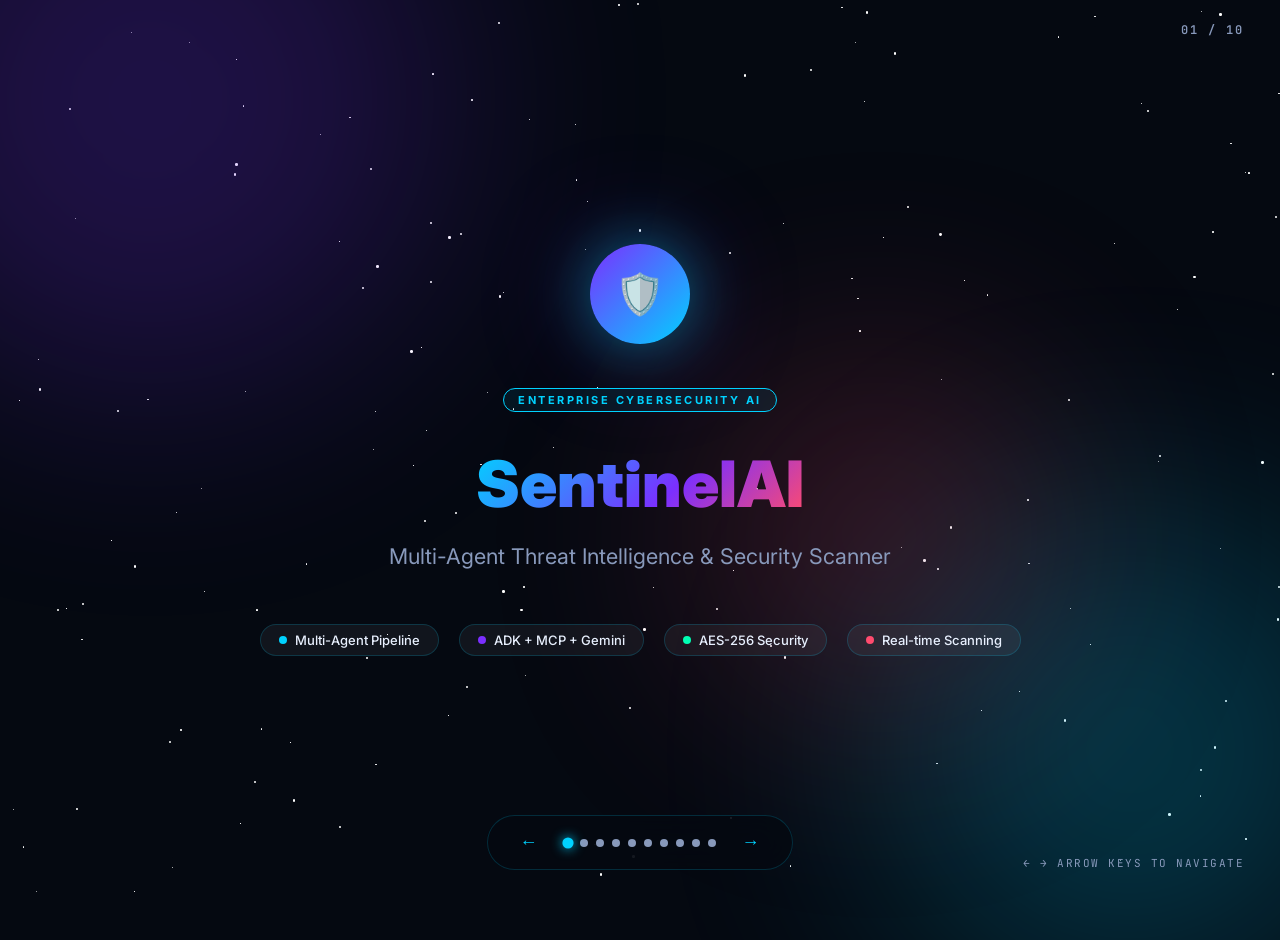
==== commit 6da60fcd: "Update Vercel deployment URL to sentinel-ai-virid.vercel.app" ====
--- a/index.html
+++ b/index.html
@@ -512,7 +512,7 @@
         <div class="sec-item"><span class="check" style="color:var(--accent1)">💻</span><div><strong>CLI Tool</strong> — backend/cli.py for terminal-first workflows; supports --profile and --output flags</div></div>
         <div class="sec-item"><span class="check" style="color:var(--accent1)">🔌</span><div><strong>MCP Server</strong> — Expose scans to Claude Desktop, Gemini IDEs, and any MCP-compatible agent workflow</div></div>
         <div class="sec-item"><span class="check" style="color:var(--accent1)">🐳</span><div><strong>Docker Deployment</strong> — docker-compose up --build; runs offline at localhost:8000 in minutes</div></div>
-        <div class="sec-item"><span class="check" style="color:var(--accent1)">☁️</span><div><strong>Vercel Cloud Deploy</strong> — Live at sentinel-ai-kappa-teal.vercel.app — try without any local setup</div></div>
+        <div class="sec-item"><span class="check" style="color:var(--accent1)">☁️</span><div><strong>Vercel Cloud Deploy</strong> — Live at sentinel-ai-virid.vercel.app — try without any local setup</div></div>
       </div>
     </div>
   </div>
@@ -532,7 +532,7 @@
     </div>
     <div style="display:flex;gap:16px;flex-wrap:wrap;justify-content:center;margin-top:8px">
       <button class="cta-btn-outline" onclick="openArchModal()">🗺️ View Architecture Diagrams</button>
-      <a href="https://sentinel-ai-kappa-teal.vercel.app/" target="_blank" class="cta-btn">🚀 Launch SentinelAI</a>
+      <a href="https://sentinel-ai-virid.vercel.app/" target="_blank" class="cta-btn">🚀 Launch SentinelAI</a>
     </div>
   </div>
 
